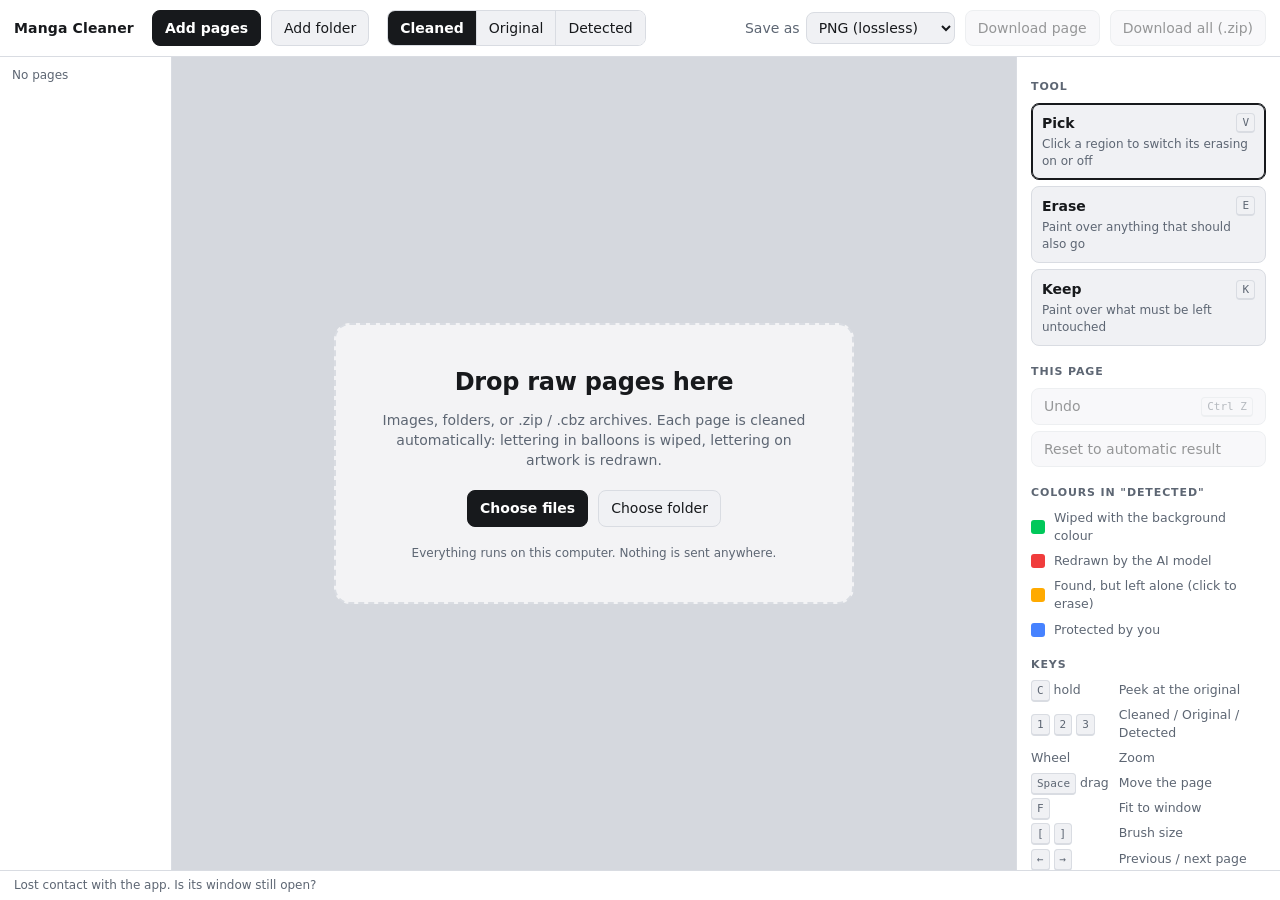
==== mangaclean/web/index.html @ 1c400434 "first commit" ====
<!doctype html>
<html lang="en">
<head>
<meta charset="utf-8">
<meta name="viewport" content="width=device-width, initial-scale=1">
<title>Manga Cleaner</title>
<link rel="icon" href="data:image/svg+xml,%3Csvg xmlns='http://www.w3.org/2000/svg' viewBox='0 0 32 32'%3E%3Crect width='32' height='32' rx='7' fill='%23111315'/%3E%3Cpath d='M6 9c0-2 2-3.500 5-3.500h10c3 0 5 1.500 5 3.500v8c0 2-2 3.500-5 3.500h-5l-6 5v-5c-2.500-.3-4-1.600-4-3.500z' fill='%23f2f3f5'/%3E%3C/svg%3E">
<link rel="stylesheet" href="style.css">
</head>
<body>

<header class="bar">
  <div class="brand">Manga Cleaner</div>
  <button class="btn primary" id="addBtn" title="Add image files or .zip / .cbz archives">Add pages</button>
  <button class="btn" id="addFolderBtn" title="Add every image in a folder">Add folder</button>

  <div class="seg" id="viewSeg" role="group" aria-label="What to show">
    <button data-view="clean" class="on" title="The cleaned page (1)">Cleaned</button>
    <button data-view="original" title="The untouched page (2)">Original</button>
    <button data-view="detected" title="Original with everything that was found highlighted (3)">Detected</button>
  </div>

  <div class="spacer"></div>

  <label class="field" title="File format for downloads">
    <span>Save as</span>
    <select id="fmt">
      <option value="png">PNG (lossless)</option>
      <option value="jpg">JPG</option>
      <option value="webp">WebP (lossless)</option>
      <option value="same">Same as source</option>
    </select>
  </label>
  <button class="btn" id="dlPage" disabled>Download page</button>
  <button class="btn" id="dlAll" disabled>Download all (.zip)</button>
</header>

<main>
  <aside class="pages" aria-label="Pages">
    <div class="side-head">
      <span id="pageCount">No pages</span>
      <button class="link" id="clearAll" hidden>Remove all</button>
    </div>
    <ol id="pageList"></ol>
  </aside>

  <section class="stage" id="stage">
    <canvas id="view" tabindex="0" aria-label="Page view"></canvas>

    <div class="empty" id="empty">
      <div class="drop">
        <h1>Drop raw pages here</h1>
        <p>Images, folders, or .zip / .cbz archives. Each page is cleaned automatically:
           lettering in balloons is wiped, lettering on artwork is redrawn.</p>
        <div class="row">
          <button class="btn primary" id="emptyAdd">Choose files</button>
          <button class="btn" id="emptyFolder">Choose folder</button>
        </div>
        <p class="fine">Everything runs on this computer. Nothing is sent anywhere.</p>
      </div>
    </div>

    <div class="pill" id="pill" hidden><span class="spin"></span><span id="pillText">Working</span></div>
    <div class="toast" id="toast" hidden></div>
    <div class="dropveil" id="dropveil" hidden>Drop to add pages</div>
  </section>

  <aside class="tools" aria-label="Tools">
    <h2>Tool</h2>
    <div class="toolgrid" id="toolSeg">
      <button data-tool="select" class="on">
        <b>Pick</b><kbd>V</kbd>
        <small>Click a region to switch its erasing on or off</small>
      </button>
      <button data-tool="erase">
        <b>Erase</b><kbd>E</kbd>
        <small>Paint over anything that should also go</small>
      </button>
      <button data-tool="keep">
        <b>Keep</b><kbd>K</kbd>
        <small>Paint over what must be left untouched</small>
      </button>
    </div>

    <div class="brushrow" id="brushRow" hidden>
      <label for="brush">Brush size</label>
      <input type="range" id="brush" min="3" max="120" value="18">
      <output id="brushOut">18 px</output>
      <label class="check" title="Always redraw the painted area with the AI model instead of deciding automatically">
        <input type="checkbox" id="forceArt"> Always redraw (never flat-fill)
      </label>
    </div>

    <h2>This page</h2>
    <div class="stack">
      <button class="btn wide" id="uncertainBtn" hidden></button>
      <button class="btn wide" id="undoBtn" disabled>Undo <kbd>Ctrl Z</kbd></button>
      <button class="btn wide" id="resetBtn" disabled>Reset to automatic result</button>
    </div>

    <h2>Colours in "Detected"</h2>
    <ul class="legend">
      <li><i class="sw flat"></i>Wiped with the background colour</li>
      <li><i class="sw art"></i>Redrawn by the AI model</li>
      <li><i class="sw off"></i>Found, but left alone (click to erase)</li>
      <li><i class="sw keep"></i>Protected by you</li>
    </ul>

    <h2>Keys</h2>
    <dl class="keys">
      <dt><kbd>C</kbd> hold</dt><dd>Peek at the original</dd>
      <dt><kbd>1</kbd> <kbd>2</kbd> <kbd>3</kbd></dt><dd>Cleaned / Original / Detected</dd>
      <dt>Wheel</dt><dd>Zoom</dd>
      <dt><kbd>Space</kbd> drag</dt><dd>Move the page</dd>
      <dt><kbd>F</kbd></dt><dd>Fit to window</dd>
      <dt><kbd>[</kbd> <kbd>]</kbd></dt><dd>Brush size</dd>
      <dt><kbd>&larr;</kbd> <kbd>&rarr;</kbd></dt><dd>Previous / next page</dd>
    </dl>
  </aside>
</main>

<footer class="status" id="status"><span id="statusText">Ready</span><span id="zoomText"></span></footer>

<input type="file" id="fileInput" multiple hidden
       accept="image/*,.zip,.cbz,.avif,.jfif">
<input type="file" id="dirInput" webkitdirectory hidden>
<script src="app.js"></script>
</body>
</html>
---- mangaclean/web/style.css ----
:root {
  --bg: #111315;
  --panel: #1a1d21;
  --panel-2: #22262b;
  --line: #2e333a;
  --text: #e8eaed;
  --muted: #98a1ad;
  --accent: #f2f3f5;
  --accent-text: #111315;
  --focus: #6aa9ff;
  --ok: #3ccf8e;
  --warn: #ffb020;
  --bad: #ff6b6b;
  --stage: #0b0c0e;
  --radius: 8px;
  color-scheme: dark;
}
@media (prefers-color-scheme: light) {
  :root {
    --bg: #f3f4f6;
    --panel: #ffffff;
    --panel-2: #f0f1f4;
    --line: #d9dce2;
    --text: #17191c;
    --muted: #5d6673;
    --accent: #17191c;
    --accent-text: #ffffff;
    --focus: #1f6feb;
    --ok: #12905a;
    --warn: #a86200;
    --bad: #c92a2a;
    --stage: #d5d8de;
    color-scheme: light;
  }
}

* { box-sizing: border-box; }
/* the classes below set `display`, which would otherwise beat the hidden attribute */
[hidden] { display: none !important; }
html, body { height: 100%; margin: 0; }
body {
  display: grid;
  grid-template-rows: auto 1fr auto;
  background: var(--bg);
  color: var(--text);
  font: 14px/1.45 system-ui, -apple-system, "Segoe UI", Roboto, "Helvetica Neue", Arial, sans-serif;
  overflow: hidden;
}
button, select, input { font: inherit; color: inherit; }
kbd {
  font: 11px/1 ui-monospace, "Cascadia Mono", Consolas, monospace;
  padding: 3px 5px; border: 1px solid var(--line); border-bottom-width: 2px;
  border-radius: 4px; background: var(--panel-2); color: var(--muted); white-space: nowrap;
}
:focus-visible { outline: 2px solid var(--focus); outline-offset: 2px; }

/* ------------------------------------------------------------ top bar */
.bar {
  display: flex; align-items: center; gap: 10px; flex-wrap: wrap;
  padding: 10px 14px; background: var(--panel); border-bottom: 1px solid var(--line);
}
.brand { font-weight: 650; letter-spacing: .01em; margin-right: 8px; white-space: nowrap; }
.spacer { flex: 1 1 auto; }
.btn {
  appearance: none; border: 1px solid var(--line); background: var(--panel-2);
  padding: 7px 12px; border-radius: var(--radius); cursor: pointer; white-space: nowrap;
  transition: background .12s, border-color .12s, opacity .12s;
}
.btn:hover:not(:disabled) { border-color: var(--muted); }
.btn:active:not(:disabled) { transform: translateY(1px); }
.btn:disabled { opacity: .45; cursor: default; }
.btn.primary { background: var(--accent); color: var(--accent-text); border-color: var(--accent); font-weight: 600; }
.btn.primary:hover:not(:disabled) { opacity: .9; }
.btn.wide { width: 100%; display: flex; justify-content: space-between; align-items: center; gap: 8px; text-align: left; white-space: normal; }
.link { background: none; border: 0; color: var(--muted); cursor: pointer; padding: 2px 4px; border-radius: 4px; }
.link:hover { color: var(--text); text-decoration: underline; }
.seg { display: inline-flex; border: 1px solid var(--line); border-radius: var(--radius); overflow: hidden; margin-left: 8px; }
.seg button { border: 0; background: var(--panel-2); padding: 7px 12px; cursor: pointer; border-right: 1px solid var(--line); }
.seg button:last-child { border-right: 0; }
.seg button.on { background: var(--accent); color: var(--accent-text); font-weight: 600; }
.field { display: inline-flex; align-items: center; gap: 6px; color: var(--muted); white-space: nowrap; }
.field select { background: var(--panel-2); border: 1px solid var(--line); border-radius: var(--radius); padding: 6px 8px; color: var(--text); }

/* -------------------------------------------------------------- layout */
main { display: grid; grid-template-columns: 172px minmax(0, 1fr) 264px; min-height: 0; }
.pages, .tools { background: var(--panel); overflow-y: auto; min-height: 0; }
.pages { border-right: 1px solid var(--line); }
.tools { border-left: 1px solid var(--line); padding: 4px 14px 18px; }
.tools h2 { font-size: 11px; text-transform: uppercase; letter-spacing: .08em; color: var(--muted); margin: 18px 0 8px; font-weight: 600; }

/* --------------------------------------------------------- page list */
.side-head { display: flex; justify-content: space-between; align-items: center; padding: 10px 12px 6px; color: var(--muted); font-size: 12px; position: sticky; top: 0; background: var(--panel); z-index: 1; }
#pageList { list-style: none; margin: 0; padding: 4px 10px 14px; display: grid; gap: 10px; }
#pageList li { position: relative; border: 2px solid transparent; border-radius: var(--radius); padding: 4px; cursor: pointer; background: var(--panel-2); }
#pageList li:hover { border-color: var(--line); }
#pageList li.on { border-color: var(--accent); }
#pageList img { display: block; width: 100%; aspect-ratio: 5 / 7; object-fit: contain; background: var(--stage); border-radius: 4px; }
#pageList .name { display: block; font-size: 11px; color: var(--muted); margin-top: 4px; overflow: hidden; text-overflow: ellipsis; white-space: nowrap; }
#pageList .badge { position: absolute; top: 8px; left: 8px; min-width: 20px; height: 20px; padding: 0 6px; border-radius: 10px; font-size: 11px; line-height: 20px; text-align: center; background: rgba(0, 0, 0, .72); color: #fff; }
#pageList .badge.done { background: var(--ok); color: #04130c; font-weight: 700; }
#pageList .badge.error { background: var(--bad); color: #fff; font-weight: 700; }
#pageList .x { position: absolute; top: 6px; right: 6px; width: 22px; height: 22px; border-radius: 11px; border: 0; background: rgba(0, 0, 0, .72); color: #fff; cursor: pointer; line-height: 20px; opacity: 0; }
#pageList li:hover .x, #pageList .x:focus-visible { opacity: 1; }

/* ---------------------------------------------------------------- stage */
.stage { position: relative; background: var(--stage); min-width: 0; min-height: 0; overflow: hidden; }
#view { position: absolute; inset: 0; width: 100%; height: 100%; display: block; touch-action: none; outline: none; }
.empty { position: absolute; inset: 0; display: grid; place-items: center; padding: 24px; }
.drop { max-width: 520px; text-align: center; border: 2px dashed var(--line); border-radius: 16px; padding: 40px 32px; background: color-mix(in srgb, var(--panel) 70%, transparent); }
.drop h1 { margin: 0 0 10px; font-size: 24px; font-weight: 650; letter-spacing: -.01em; }
.drop p { margin: 0 0 20px; color: var(--muted); }
.drop .row { display: flex; gap: 10px; justify-content: center; margin-bottom: 18px; }
.drop .fine { font-size: 12px; margin: 0; }
.pill { position: absolute; left: 50%; top: 16px; transform: translateX(-50%); display: flex; align-items: center; gap: 10px; padding: 8px 14px; border-radius: 999px; background: rgba(0, 0, 0, .78); color: #fff; font-size: 13px; pointer-events: none; }
.spin { width: 14px; height: 14px; border-radius: 50%; border: 2px solid rgba(255, 255, 255, .3); border-top-color: #fff; animation: spin .8s linear infinite; }
@keyframes spin { to { transform: rotate(360deg); } }
@media (prefers-reduced-motion: reduce) { .spin { animation-duration: 2.4s; } }
.toast { position: absolute; left: 50%; bottom: 18px; transform: translateX(-50%); max-width: 80%; padding: 9px 14px; border-radius: var(--radius); background: var(--bad); color: #fff; font-size: 13px; }
.dropveil { position: absolute; inset: 10px; display: grid; place-items: center; border: 3px dashed var(--focus); border-radius: 16px; background: color-mix(in srgb, var(--focus) 16%, transparent); font-size: 20px; font-weight: 600; pointer-events: none; }

/* ---------------------------------------------------------------- tools */
.toolgrid { display: grid; gap: 6px; }
.toolgrid button { display: grid; grid-template-columns: 1fr auto; gap: 2px 8px; text-align: left; align-items: center; border: 1px solid var(--line); background: var(--panel-2); border-radius: var(--radius); padding: 9px 10px; cursor: pointer; }
.toolgrid button small { grid-column: 1 / -1; color: var(--muted); font-size: 12px; }
.toolgrid button.on { border-color: var(--accent); box-shadow: inset 0 0 0 1px var(--accent); }
.brushrow { display: grid; grid-template-columns: 1fr auto; gap: 6px 10px; align-items: center; margin-top: 12px; }
.brushrow label[for] { grid-column: 1 / -1; color: var(--muted); font-size: 12px; }
.brushrow input[type=range] { width: 100%; accent-color: var(--accent); }
.brushrow output { font-variant-numeric: tabular-nums; color: var(--muted); font-size: 12px; min-width: 44px; text-align: right; }
.check { grid-column: 1 / -1; display: flex; gap: 8px; align-items: center; font-size: 12px; color: var(--muted); cursor: pointer; }
.stack { display: grid; gap: 6px; }
.legend { list-style: none; margin: 0; padding: 0; display: grid; gap: 7px; font-size: 12.5px; color: var(--muted); }
.legend li { display: flex; align-items: center; gap: 9px; }
.sw { width: 14px; height: 14px; border-radius: 3px; flex: none; }
.sw.flat { background: rgb(0, 200, 90); }
.sw.art { background: rgb(240, 60, 60); }
.sw.off { background: rgb(255, 170, 0); }
.sw.keep { background: rgb(70, 130, 255); }
.keys { display: grid; grid-template-columns: auto 1fr; gap: 7px 10px; margin: 0; font-size: 12.5px; color: var(--muted); align-items: center; }
.keys dt { white-space: nowrap; }
.keys dd { margin: 0; }

/* --------------------------------------------------------------- status */
.status { display: flex; justify-content: space-between; gap: 16px; padding: 6px 14px; background: var(--panel); border-top: 1px solid var(--line); color: var(--muted); font-size: 12px; white-space: nowrap; }
#statusText { overflow: hidden; text-overflow: ellipsis; }
#zoomText { font-variant-numeric: tabular-nums; }

@media (max-width: 980px) {
  main { grid-template-columns: 120px minmax(0, 1fr) 220px; }
}
@media (max-width: 760px) {
  body { overflow: auto; }
  main { grid-template-columns: 1fr; grid-auto-rows: auto; }
  .pages { border-right: 0; border-bottom: 1px solid var(--line); overflow: visible; }
  .side-head { position: static; }
  #pageList { grid-auto-flow: column; grid-auto-columns: 84px; overflow-x: auto; padding-bottom: 10px; }
  .stage { height: 62vh; }
  .tools { border-left: 0; border-top: 1px solid var(--line); }
}
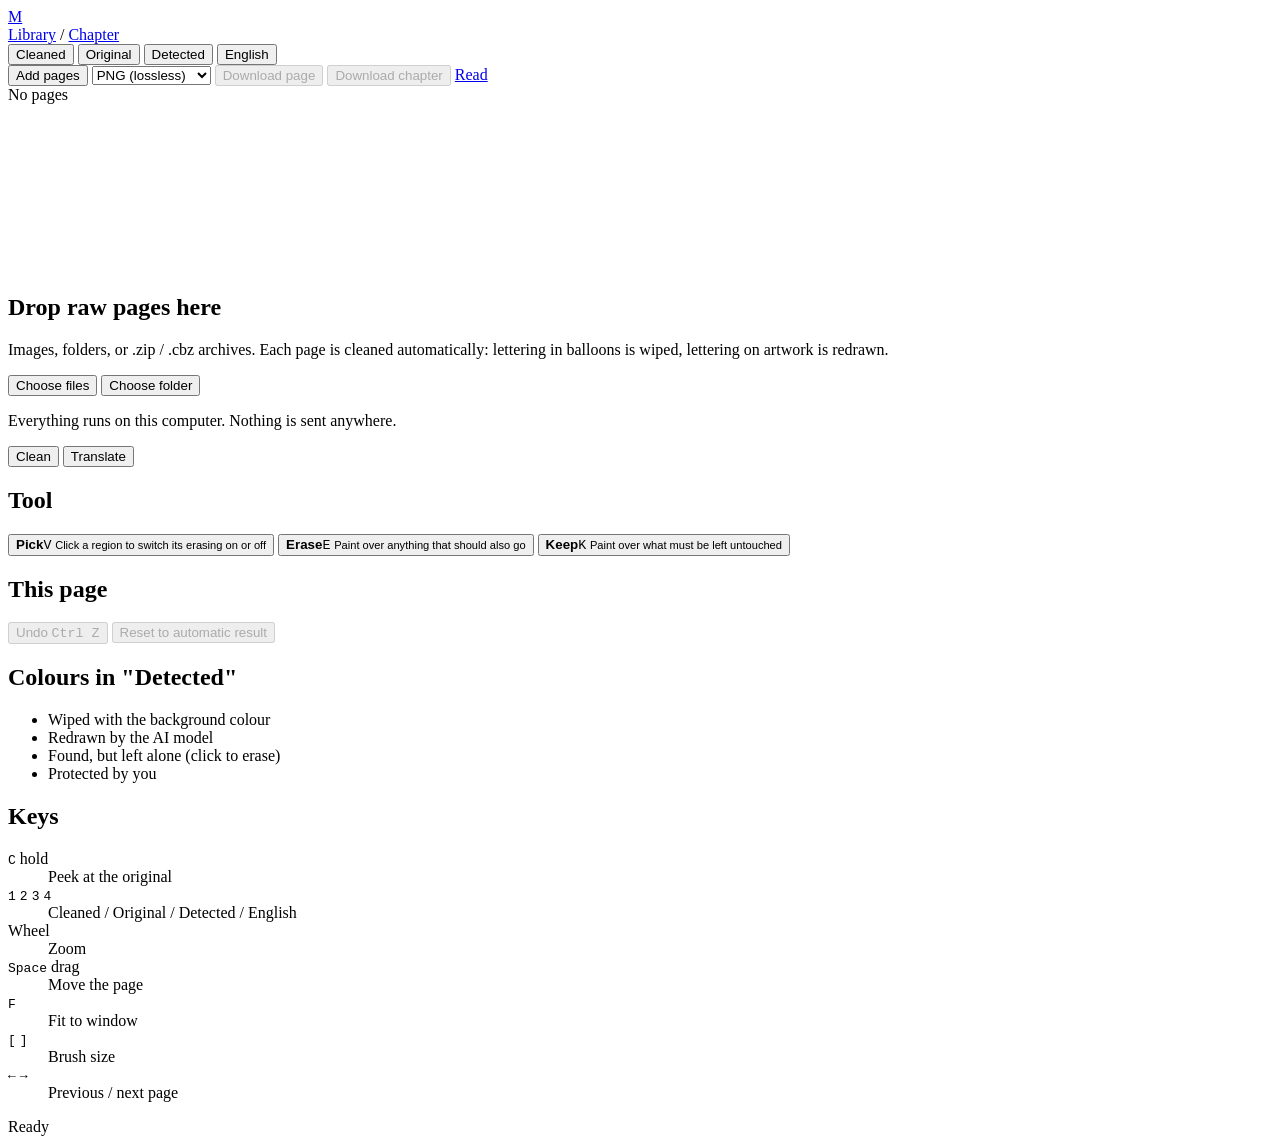
==== commit 477f7dad: "push" ====
--- a/mangaclean/web/index.html
+++ b/mangaclean/web/index.html
@@ -3,28 +3,33 @@
 <head>
 <meta charset="utf-8">
 <meta name="viewport" content="width=device-width, initial-scale=1">
-<title>Manga Cleaner</title>
-<link rel="icon" href="data:image/svg+xml,%3Csvg xmlns='http://www.w3.org/2000/svg' viewBox='0 0 32 32'%3E%3Crect width='32' height='32' rx='7' fill='%23111315'/%3E%3Cpath d='M6 9c0-2 2-3.500 5-3.500h10c3 0 5 1.500 5 3.500v8c0 2-2 3.500-5 3.500h-5l-6 5v-5c-2.500-.3-4-1.600-4-3.500z' fill='%23f2f3f5'/%3E%3C/svg%3E">
-<link rel="stylesheet" href="style.css">
+<title>Editor - Manga Cleaner</title>
+<link rel="icon" href="/favicon.svg" type="image/svg+xml">
+<link rel="stylesheet" href="/site.css">
+<link rel="stylesheet" href="/style.css">
 </head>
 <body>
 
 <header class="bar">
-  <div class="brand">Manga Cleaner</div>
-  <button class="btn primary" id="addBtn" title="Add image files or .zip / .cbz archives">Add pages</button>
-  <button class="btn" id="addFolderBtn" title="Add every image in a folder">Add folder</button>
+  <a class="brand" href="/" title="Library"><span class="mark" aria-hidden="true">M</span></a>
+  <nav class="crumbs" aria-label="Breadcrumb">
+    <a href="/">Library</a>
+    <span class="sep" aria-hidden="true">/</span>
+    <a id="crumbChapter" href="#">Chapter</a>
+  </nav>
 
   <div class="seg" id="viewSeg" role="group" aria-label="What to show">
     <button data-view="clean" class="on" title="The cleaned page (1)">Cleaned</button>
     <button data-view="original" title="The untouched page (2)">Original</button>
     <button data-view="detected" title="Original with everything that was found highlighted (3)">Detected</button>
+    <button data-view="english" title="The page lettered in English (4)">English</button>
   </div>
 
   <div class="spacer"></div>
 
+  <button class="btn" id="addBtn" title="Add image files or .zip / .cbz archives to this chapter">Add pages</button>
   <label class="field" title="File format for downloads">
-    <span>Save as</span>
-    <select id="fmt">
+    <select id="fmt" aria-label="Download format">
       <option value="png">PNG (lossless)</option>
       <option value="jpg">JPG</option>
       <option value="webp">WebP (lossless)</option>
@@ -32,7 +37,8 @@
     </select>
   </label>
   <button class="btn" id="dlPage" disabled>Download page</button>
-  <button class="btn" id="dlAll" disabled>Download all (.zip)</button>
+  <button class="btn" id="dlAll" disabled>Download chapter</button>
+  <a class="btn" id="readLink" href="#">Read</a>
 </header>
 
 <main>
@@ -66,6 +72,41 @@
   </section>
 
   <aside class="tools" aria-label="Tools">
+    <div class="tabs" id="tabs" role="tablist">
+      <button data-tab="clean" class="on" role="tab">Clean</button>
+      <button data-tab="translate" role="tab">Translate</button>
+    </div>
+
+    <div id="tabTranslate" hidden>
+      <h2>Translate to English</h2>
+      <div class="stack">
+        <label class="field col">
+          <span>Translator</span>
+          <select id="engine">
+            <option value="claude-code">Claude (your Claude Code login)</option>
+            <option value="claude">Claude (Anthropic API key)</option>
+            <option value="offline">On this computer (rough draft)</option>
+          </select>
+        </label>
+        <p class="note" id="engineNote"></p>
+        <label class="field col">
+          <span>About this series <small>(optional, used by Claude)</small></span>
+          <textarea id="notes" rows="3" spellcheck="true"
+            placeholder="Setting, tone, who is who, name spellings. E.g. a historical war drama; soldiers talk rough, the king speaks formally."></textarea>
+        </label>
+        <button class="btn primary wide" id="translateBtn" disabled>Translate this page</button>
+        <label class="check"><input type="checkbox" id="autoTranslate"> Translate new pages as they are added</label>
+        <p class="note bad" id="tnote" hidden></p>
+        <p class="note" id="sceneNote" hidden></p>
+      </div>
+
+      <h2 id="blockHead" hidden>Text on this page</h2>
+      <p class="note" id="blockHint" hidden>Fix a line and press <kbd>Ctrl</kbd> <kbd>Enter</kbd> (or click away) to re-letter it.
+        Lines the reader could not make out are left blank for you to fill in.</p>
+      <ol id="blockList"></ol>
+    </div>
+
+    <div id="tabClean">
     <h2>Tool</h2>
     <div class="toolgrid" id="toolSeg">
       <button data-tool="select" class="on">
@@ -109,13 +150,14 @@
     <h2>Keys</h2>
     <dl class="keys">
       <dt><kbd>C</kbd> hold</dt><dd>Peek at the original</dd>
-      <dt><kbd>1</kbd> <kbd>2</kbd> <kbd>3</kbd></dt><dd>Cleaned / Original / Detected</dd>
+      <dt><kbd>1</kbd> <kbd>2</kbd> <kbd>3</kbd> <kbd>4</kbd></dt><dd>Cleaned / Original / Detected / English</dd>
       <dt>Wheel</dt><dd>Zoom</dd>
       <dt><kbd>Space</kbd> drag</dt><dd>Move the page</dd>
       <dt><kbd>F</kbd></dt><dd>Fit to window</dd>
       <dt><kbd>[</kbd> <kbd>]</kbd></dt><dd>Brush size</dd>
       <dt><kbd>&larr;</kbd> <kbd>&rarr;</kbd></dt><dd>Previous / next page</dd>
     </dl>
+    </div>
   </aside>
 </main>
 
@@ -124,6 +166,6 @@
 <input type="file" id="fileInput" multiple hidden
        accept="image/*,.zip,.cbz,.avif,.jfif">
 <input type="file" id="dirInput" webkitdirectory hidden>
-<script src="app.js"></script>
+<script src="/app.js"></script>
 </body>
 </html>
